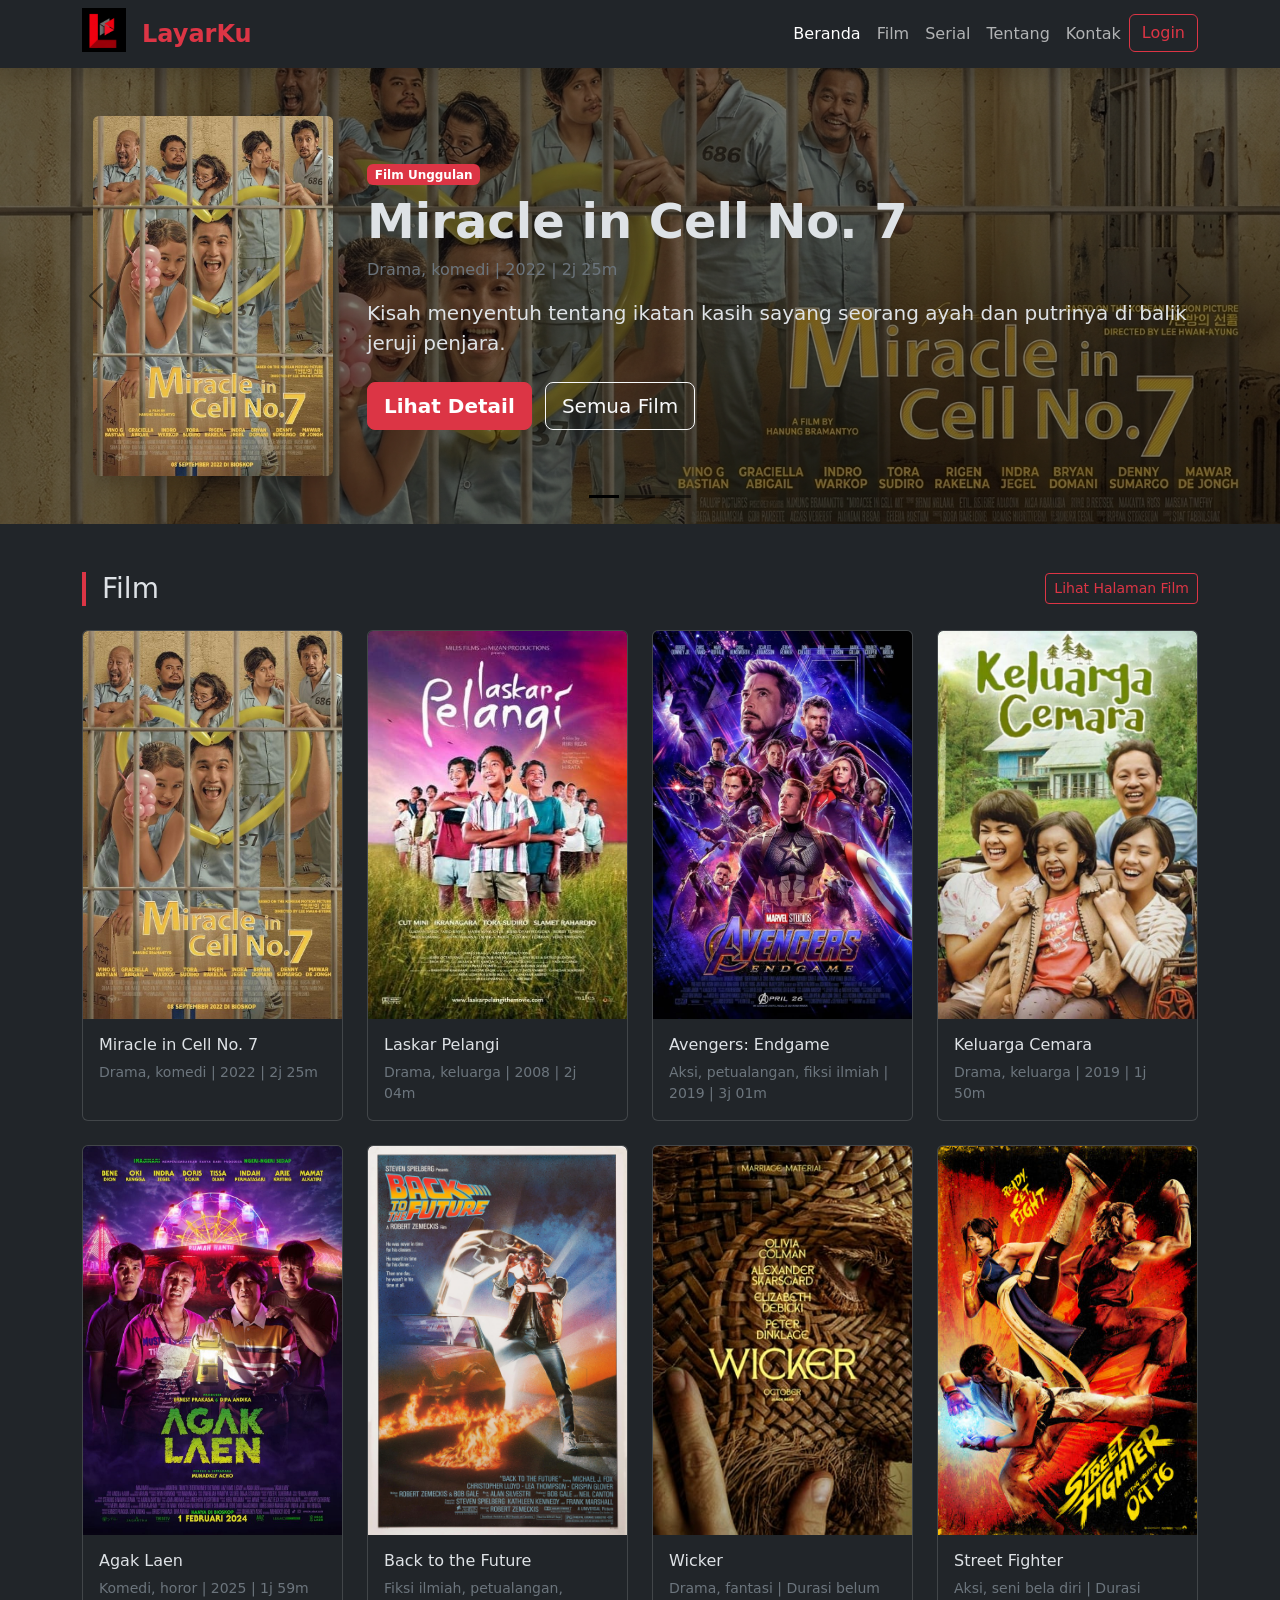
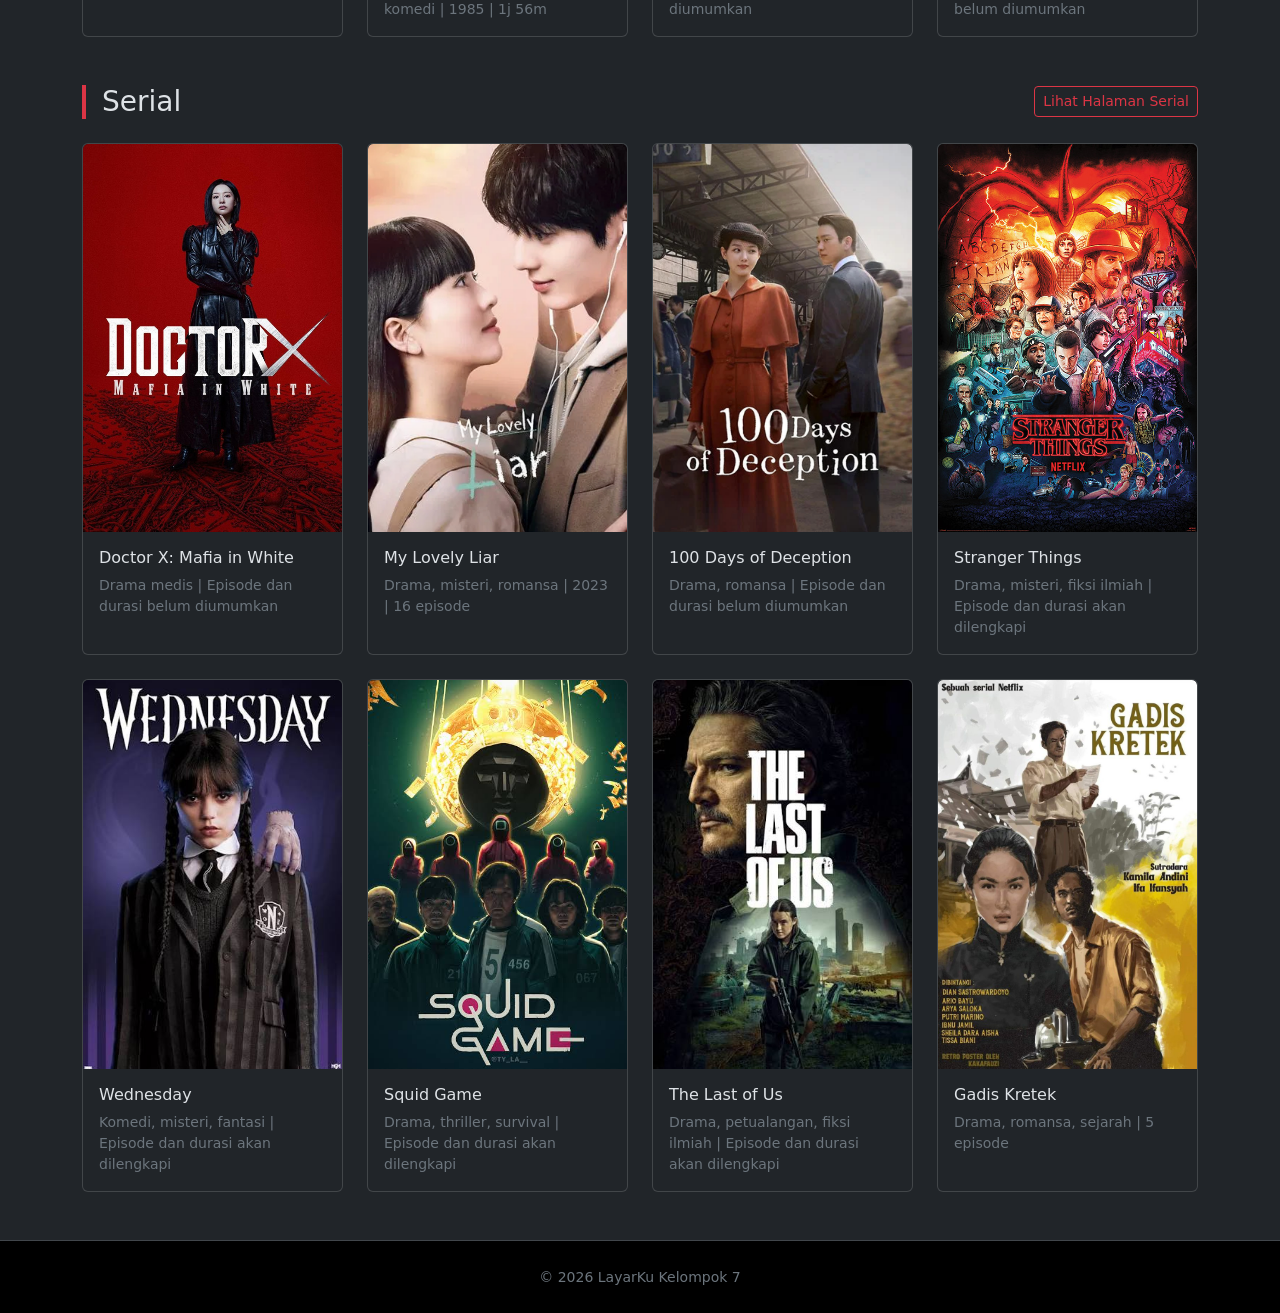
==== index.html @ 4f8a333f "kimit" ====
<!doctype html>
<html lang="id" data-bs-theme="dark">
<head>
  <meta charset="utf-8">
  <meta name="viewport" content="width=device-width, initial-scale=1">
  <title>Beranda - LayarKu</title>
  <link
    href="https://cdn.jsdelivr.net/npm/bootstrap@5.3.3/dist/css/bootstrap.min.css"
    rel="stylesheet"
    integrity="sha384-QWTKZyjpPEjISv5WaRU9OFeRpok6YctnYmDr5pNlyT2bRjXh0JMhjY6hW+ALEwIH"
    crossorigin="anonymous">
  <link rel="stylesheet" href="css/style.css">
</head>
<body>
    <nav class="navbar navbar-expand-lg bg-dark sticky-top shadow">
      <div class="container">
        <img src="img/LogoLayarku.jpg" class="float-start me-3 mb-2" alt="Logo" width="44" height="44">
        <a class="navbar-brand fs-4 text-danger fw-bold" href="index.html">LayarKu</a>
        <button class="navbar-toggler" type="button" data-bs-toggle="collapse"
          data-bs-target="#menuUtama" aria-label="Buka menu">
          <span class="navbar-toggler-icon"></span>
        </button>
        <div class="collapse navbar-collapse" id="menuUtama">
          <ul class="navbar-nav ms-auto">
            <li class="nav-item"><a class="nav-link active" href="index.html">Beranda</a></li>
            <li class="nav-item"><a class="nav-link" href="film.html">Film</a></li>
            <li class="nav-item"><a class="nav-link" href="serial.html">Serial</a></li>
            <li class="nav-item"><a class="nav-link" href="tentang.html">Tentang</a></li>
            <li class="nav-item"><a class="nav-link" href="kontak.html">Kontak</a></li>
            <li class="nav-item"><a href="login.html" class="btn btn-outline-danger btn-md">Login</a></li>
          </ul>
        </div>
      </div>
    </nav>

  <header id="heroBanner" class="carousel slide bg-black" data-bs-ride="carousel">
    <div class="carousel-indicators">
      <button type="button" data-bs-target="#heroBanner" data-bs-slide-to="0" class="active" aria-current="true" aria-label="Slide 1"></button>
      <button type="button" data-bs-target="#heroBanner" data-bs-slide-to="1" aria-label="Slide 2"></button>
      <button type="button" data-bs-target="#heroBanner" data-bs-slide-to="2" aria-label="Slide 3"></button>
    </div>
    <div class="carousel-inner">
      <div class="carousel-item active">
        <img src="img/Banner1.jpg" class="position-absolute top-0 start-0 w-100 h-100 object-fit-cover z-0" style="filter: brightness(0.5);" alt="" aria-hidden="true">
        <div class="container py-5 position-relative z-1">
          <div class="row align-items-center g-4">
            <div class="col-md-4 col-lg-3 text-center">
              <img src="img/poster2.jpeg" class="img-fluid rounded shadow" style="max-height: 360px; object-fit: cover;" alt="Poster Miracle in Cell No. 7">
            </div>
            <div class="col-md-8 col-lg-9">
              <span class="badge text-bg-danger mb-2">Film Unggulan</span>
              <h1 class="display-5 fw-bold mb-2">Miracle in Cell No. 7</h1>
              <p class="text-secondary mb-3">Drama, komedi | 2022 | 2j 25m</p>
              <p class="lead mb-4">Kisah menyentuh tentang ikatan kasih sayang seorang ayah dan putrinya di balik jeruji penjara.</p>
              <a href="detail-film.html" class="btn btn-danger btn-lg fw-semibold me-2">Lihat Detail</a>
              <a href="film.html" class="btn btn-outline-light btn-lg">Semua Film</a>
            </div>
          </div>
        </div>
      </div>
      <div class="carousel-item">
        <img src="img/Banner2.jpg" class="position-absolute top-0 start-0 w-100 h-100 object-fit-cover z-0" style="filter: brightness(0.5);" alt="" aria-hidden="true">
        <div class="container py-5 position-relative z-1">
          <div class="row align-items-center g-4">
            <div class="col-md-4 col-lg-3 text-center">
              <img src="img/poster1.jpg" class="img-fluid rounded shadow" style="max-height: 360px; object-fit: cover;" alt="Poster Doctor X: Mafia in White">
            </div>
            <div class="col-md-8 col-lg-9">
              <span class="badge text-bg-danger mb-2">Serial Pilihan</span>
              <h2 class="display-5 fw-bold mb-2">Doctor X: Mafia in White</h2>
              <p class="text-secondary mb-3">Drama medis | Serial LayarKu</p>
              <p class="lead mb-4">Drama rumah sakit tentang dokter bedah yang berhadapan dengan intrik dan kepentingan di dunia medis.</p>
              <a href="detail-serial.html" class="btn btn-danger btn-lg fw-semibold me-2">Lihat Episode</a>
              <a href="serial.html" class="btn btn-outline-light btn-lg">Semua Serial</a>
            </div>
          </div>
        </div>
      </div>
      <div class="carousel-item">
        <img src="img/Banner3.jpg" class="position-absolute top-0 start-0 w-100 h-100 object-fit-cover z-0" style="filter: brightness(0.5);" alt="" aria-hidden="true">
        <div class="container py-5 position-relative z-1">
          <div class="row align-items-center g-4">
            <div class="col-md-4 col-lg-3 text-center">
              <img src="img/poster6.jpeg" class="img-fluid rounded shadow" style="max-height: 360px; object-fit: cover;" alt="Poster Agak Laen">
            </div>
            <div class="col-md-8 col-lg-9">
              <span class="badge text-bg-danger mb-2">Populer</span>
              <h2 class="display-5 fw-bold mb-2">Agak Laen</h2>
              <p class="text-secondary mb-3">Komedi, horor | 2024 | 1j 59m</p>
              <p class="lead mb-4">Empat sekawan pengelola rumah hantu pasar malam terjebak dalam situasi tak terduga yang mengundang tawa sekaligus tegang.</p>
              <a href="film.html" class="btn btn-danger btn-lg fw-semibold">Jelajahi Katalog</a>
            </div>
          </div>
        </div>
      </div>
    </div>
    <button class="carousel-control-prev" type="button" data-bs-target="#heroBanner" data-bs-slide="prev">
      <span class="carousel-control-prev-icon" aria-hidden="true"></span>
      <span class="visually-hidden">Sebelumnya</span>
    </button>
    <button class="carousel-control-next" type="button" data-bs-target="#heroBanner" data-bs-slide="next">
      <span class="carousel-control-next-icon" aria-hidden="true"></span>
      <span class="visually-hidden">Berikutnya</span>
    </button>
  </header>

  <main class="container py-5">
    <!-- Bagian Film (8 Judul) -->
    <section class="mb-5">
      <div class="d-flex justify-content-between align-items-center mb-4">
        <h2 class="h3 border-start border-danger border-4 ps-3 mb-0">Film</h2>
        <a href="film.html" class="btn btn-outline-danger btn-sm">Lihat Halaman Film</a>
      </div>
      <div class="row row-cols-2 row-cols-md-3 row-cols-lg-4 g-4">
        <div class="col">
          <div class="card h-100 overflow-hidden">
            <a href="detail-film.html" aria-label="Lihat detail Miracle in Cell No. 7">
              <img src="img/poster2.jpeg" class="card-img-top" style="aspect-ratio: 2 / 3; object-fit: cover;" alt="Poster Miracle in Cell No. 7">
            </a>
            <div class="card-body">
              <h3 class="h6 card-title">Miracle in Cell No. 7</h3>
              <p class="small text-secondary mb-0">Drama, komedi | 2022 | 2j 25m</p>
            </div>
          </div>
        </div>
        <div class="col">
          <div class="card h-100 overflow-hidden">
            <img src="img/poster3.jpeg" class="card-img-top" style="aspect-ratio: 2 / 3; object-fit: cover;" alt="Poster Laskar Pelangi">
            <div class="card-body">
              <h3 class="h6 card-title">Laskar Pelangi</h3>
              <p class="small text-secondary mb-0">Drama, keluarga | 2008 | 2j 04m</p>
            </div>
          </div>
        </div>
        <div class="col">
          <div class="card h-100 overflow-hidden">
            <img src="img/poster4.jpeg" class="card-img-top" style="aspect-ratio: 2 / 3; object-fit: cover;" alt="Poster Avengers: Endgame">
            <div class="card-body">
              <h3 class="h6 card-title">Avengers: Endgame</h3>
              <p class="small text-secondary mb-0">Aksi, petualangan, fiksi ilmiah | 2019 | 3j 01m</p>
            </div>
          </div>
        </div>
        <div class="col">
          <div class="card h-100 overflow-hidden">
            <img src="img/poster5.jpeg" class="card-img-top" style="aspect-ratio: 2 / 3; object-fit: cover;" alt="Poster Keluarga Cemara">
            <div class="card-body">
              <h3 class="h6 card-title">Keluarga Cemara</h3>
              <p class="small text-secondary mb-0">Drama, keluarga | 2019 | 1j 50m</p>
            </div>
          </div>
        </div>
        <div class="col">
          <div class="card h-100 overflow-hidden">
            <img src="img/poster6.jpeg" class="card-img-top" style="aspect-ratio: 2 / 3; object-fit: cover;" alt="Poster Agak Laen">
            <div class="card-body">
              <h3 class="h6 card-title">Agak Laen</h3>
              <p class="small text-secondary mb-0">Komedi, horor | 2025 | 1j 59m</p>
            </div>
          </div>
        </div>
        <div class="col">
          <div class="card h-100 overflow-hidden">
            <img src="img/poster7.jpeg" class="card-img-top" style="aspect-ratio: 2 / 3; object-fit: cover;" alt="Poster Back to the Future">
            <div class="card-body">
              <h3 class="h6 card-title">Back to the Future</h3>
              <p class="small text-secondary mb-0">Fiksi ilmiah, petualangan, komedi | 1985 | 1j 56m</p>
            </div>
          </div>
        </div>
        <div class="col">
          <div class="card h-100 overflow-hidden">
            <img src="img/poster8.jpeg" class="card-img-top" style="aspect-ratio: 2 / 3; object-fit: cover;" alt="Poster Wicker">
            <div class="card-body">
              <h3 class="h6 card-title">Wicker</h3>
              <p class="small text-secondary mb-0">Drama, fantasi | Durasi belum diumumkan</p>
            </div>
          </div>
        </div>
        <div class="col">
          <div class="card h-100 overflow-hidden">
            <img src="img/poster9.jpeg" class="card-img-top" style="aspect-ratio: 2 / 3; object-fit: cover;" alt="Poster Street Fighter">
            <div class="card-body">
              <h3 class="h6 card-title">Street Fighter</h3>
              <p class="small text-secondary mb-0">Aksi, seni bela diri | Durasi belum diumumkan</p>
            </div>
          </div>
        </div>
      </div>
    </section>

    <!-- Bagian Serial (8 Judul) -->
    <section>
      <div class="d-flex justify-content-between align-items-center mb-4">
        <h2 class="h3 border-start border-danger border-4 ps-3 mb-0">Serial</h2>
        <a href="serial.html" class="btn btn-outline-danger btn-sm">Lihat Halaman Serial</a>
      </div>
      <div class="row row-cols-2 row-cols-md-3 row-cols-lg-4 g-4">
        <div class="col">
          <div class="card h-100 overflow-hidden">
            <a href="detail-serial.html" aria-label="Lihat episode Doctor X: Mafia in White">
              <img src="img/poster1.jpg" class="card-img-top" style="aspect-ratio: 2 / 3; object-fit: cover;" alt="Poster Doctor X: Mafia in White">
            </a>
            <div class="card-body">
              <h3 class="h6 card-title">Doctor X: Mafia in White</h3>
              <p class="small text-secondary mb-0">Drama medis | Episode dan durasi belum diumumkan</p>
            </div>
          </div>
        </div>
        <div class="col">
          <div class="card h-100 overflow-hidden">
            <img src="img/poster13.jpeg" class="card-img-top" style="aspect-ratio: 2 / 3; object-fit: cover;" alt="Poster My Lovely Liar">
            <div class="card-body">
              <h3 class="h6 card-title">My Lovely Liar</h3>
              <p class="small text-secondary mb-0">Drama, misteri, romansa | 2023 | 16 episode</p>
            </div>
          </div>
        </div>
        <div class="col">
          <div class="card h-100 overflow-hidden">
            <img src="img/poster12.jpeg" class="card-img-top" style="aspect-ratio: 2 / 3; object-fit: cover;" alt="Poster 100 Days of Deception">
            <div class="card-body">
              <h3 class="h6 card-title">100 Days of Deception</h3>
              <p class="small text-secondary mb-0">Drama, romansa | Episode dan durasi belum diumumkan</p>
            </div>
          </div>
        </div>
        <div class="col">
          <div class="card h-100 overflow-hidden">
            <img src="img/poster17.jpg" class="card-img-top" style="aspect-ratio: 2 / 3; object-fit: cover;" alt="Poster Stranger Things">
            <div class="card-body">
              <h3 class="h6 card-title">Stranger Things</h3>
              <p class="small text-secondary mb-0">Drama, misteri, fiksi ilmiah | Episode dan durasi akan dilengkapi</p>
            </div>
          </div>
        </div>
        <div class="col">
          <div class="card h-100 overflow-hidden">
            <img src="img/poster18.jpeg" class="card-img-top" style="aspect-ratio: 2 / 3; object-fit: cover;" alt="Poster Wednesday">
            <div class="card-body">
              <h3 class="h6 card-title">Wednesday</h3>
              <p class="small text-secondary mb-0">Komedi, misteri, fantasi | Episode dan durasi akan dilengkapi</p>
            </div>
          </div>
        </div>
        <div class="col">
          <div class="card h-100 overflow-hidden">
            <img src="img/poster19.jpeg" class="card-img-top" style="aspect-ratio: 2 / 3; object-fit: cover;" alt="Poster Squid Game">
            <div class="card-body">
              <h3 class="h6 card-title">Squid Game</h3>
              <p class="small text-secondary mb-0">Drama, thriller, survival | Episode dan durasi akan dilengkapi</p>
            </div>
          </div>
        </div>
        <div class="col">
          <div class="card h-100 overflow-hidden">
            <img src="img/poster20.jpeg" class="card-img-top" style="aspect-ratio: 2 / 3; object-fit: cover;" alt="Poster The Last of Us">
            <div class="card-body">
              <h3 class="h6 card-title">The Last of Us</h3>
              <p class="small text-secondary mb-0">Drama, petualangan, fiksi ilmiah | Episode dan durasi akan dilengkapi</p>
            </div>
          </div>
        </div>
        <div class="col">
          <div class="card h-100 overflow-hidden">
            <img src="img/poster21.jpg" class="card-img-top" style="aspect-ratio: 2 / 3; object-fit: cover;" alt="Poster Gadis Kretek">
            <div class="card-body">
              <h3 class="h6 card-title">Gadis Kretek</h3>
              <p class="small text-secondary mb-0">Drama, romansa, sejarah | 5 episode</p>
            </div>
          </div>
        </div>
      </div>
    </section>
  </main>

  <footer class="py-4 text-center bg-black border-top border-secondary-subtle">
    <small class="text-secondary">&copy; 2026 LayarKu Kelompok 7</small>
  </footer>

  <script
    src="https://cdn.jsdelivr.net/npm/bootstrap@5.3.3/dist/js/bootstrap.bundle.min.js"
    integrity="sha384-YvpcrYf0tY3lHB60NNkmXc5s9fDVZLESaAA55NDzOxhy9GkcIdslK1eN7N6jIeHz"
    crossorigin="anonymous"></script>
</body>
</html>
---- css/style.css ----
/* Kustomisasi Visual LayarKu (Praktikum 6) */
:root {
  --warna-utama: #dc3545;
}

.card {
  transition: transform 0.2s ease, box-shadow 0.2s ease, border-color 0.2s ease;
}

.card:hover {
  transform: translateY(-4px);
  box-shadow: 0 0.5rem 1.25rem rgba(0, 0, 0, 0.45);
  border-color: rgba(220, 53, 69, 0.55) !important;
}

.card .card-img-top,
.card .episode-image img {
  transition: transform 0.3s ease;
}

.card:hover .card-img-top,
.card:hover .episode-image img {
  transform: scale(1.03);
}


.hero-serial {
  position: relative;
  background-color: #0d1117;
  background-image:
    linear-gradient(90deg, rgba(13, 17, 23, 0.94) 0%, rgba(13, 17, 23, 0.80) 55%, rgba(13, 17, 23, 0.58) 100%),
    radial-gradient(circle at 80% 25%, rgba(220, 53, 69, 0.14), transparent 45%),
    url("../img/herobannerserial.webp");
  background-size: cover, cover, cover;
  background-position: center, center, center;
  background-repeat: no-repeat;
}

.hero-film {
  position: relative;
  background-color: #0d1117;
  background-image:
    linear-gradient(
      90deg,
      rgba(13, 17, 23, 0.94) 0%,
      rgba(13, 17, 23, 0.78) 55%,
      rgba(13, 17, 23, 0.55) 100%
    ),
    radial-gradient(
      circle at 82% 25%,
      rgba(220, 53, 69, 0.16),
      transparent 45%
    ),
    url("../img/herobannerfilm.webp");
  background-size: cover, cover, cover;
  background-position: center, center, center;
  background-repeat: no-repeat;
}
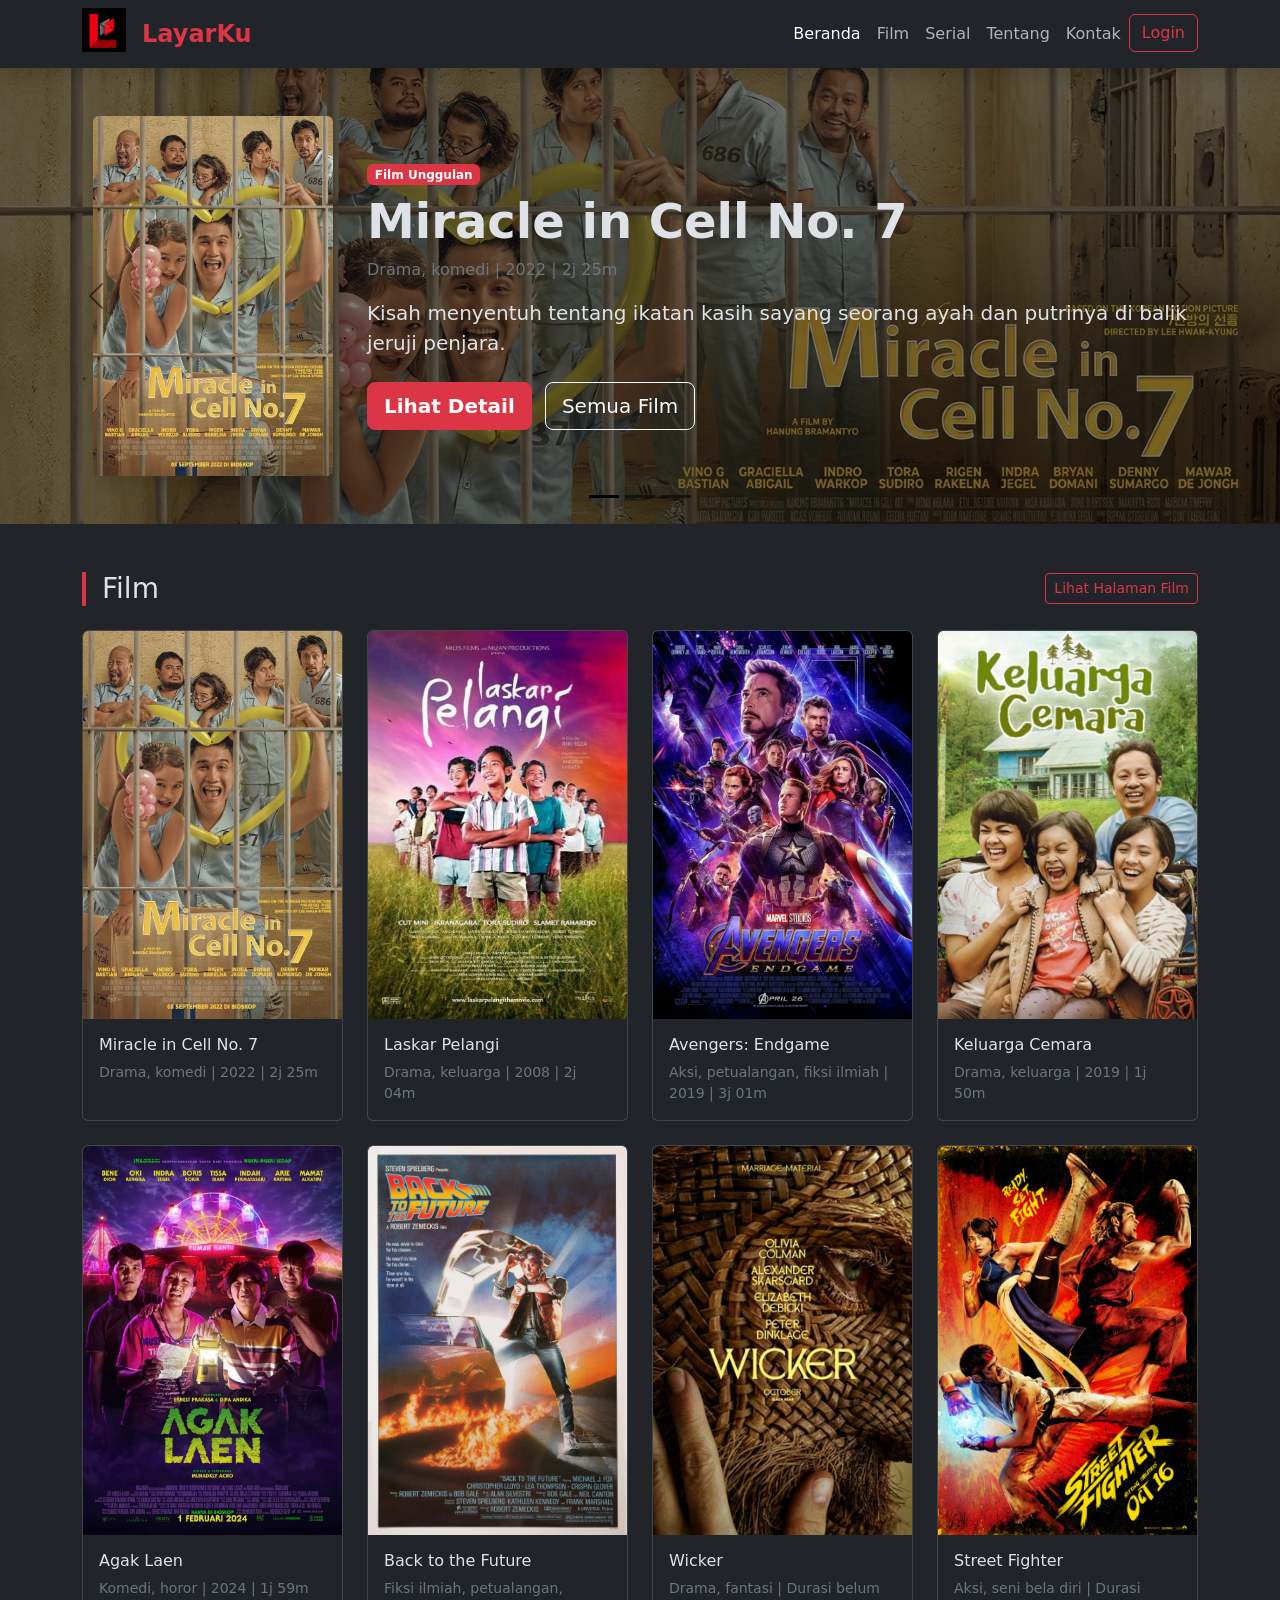
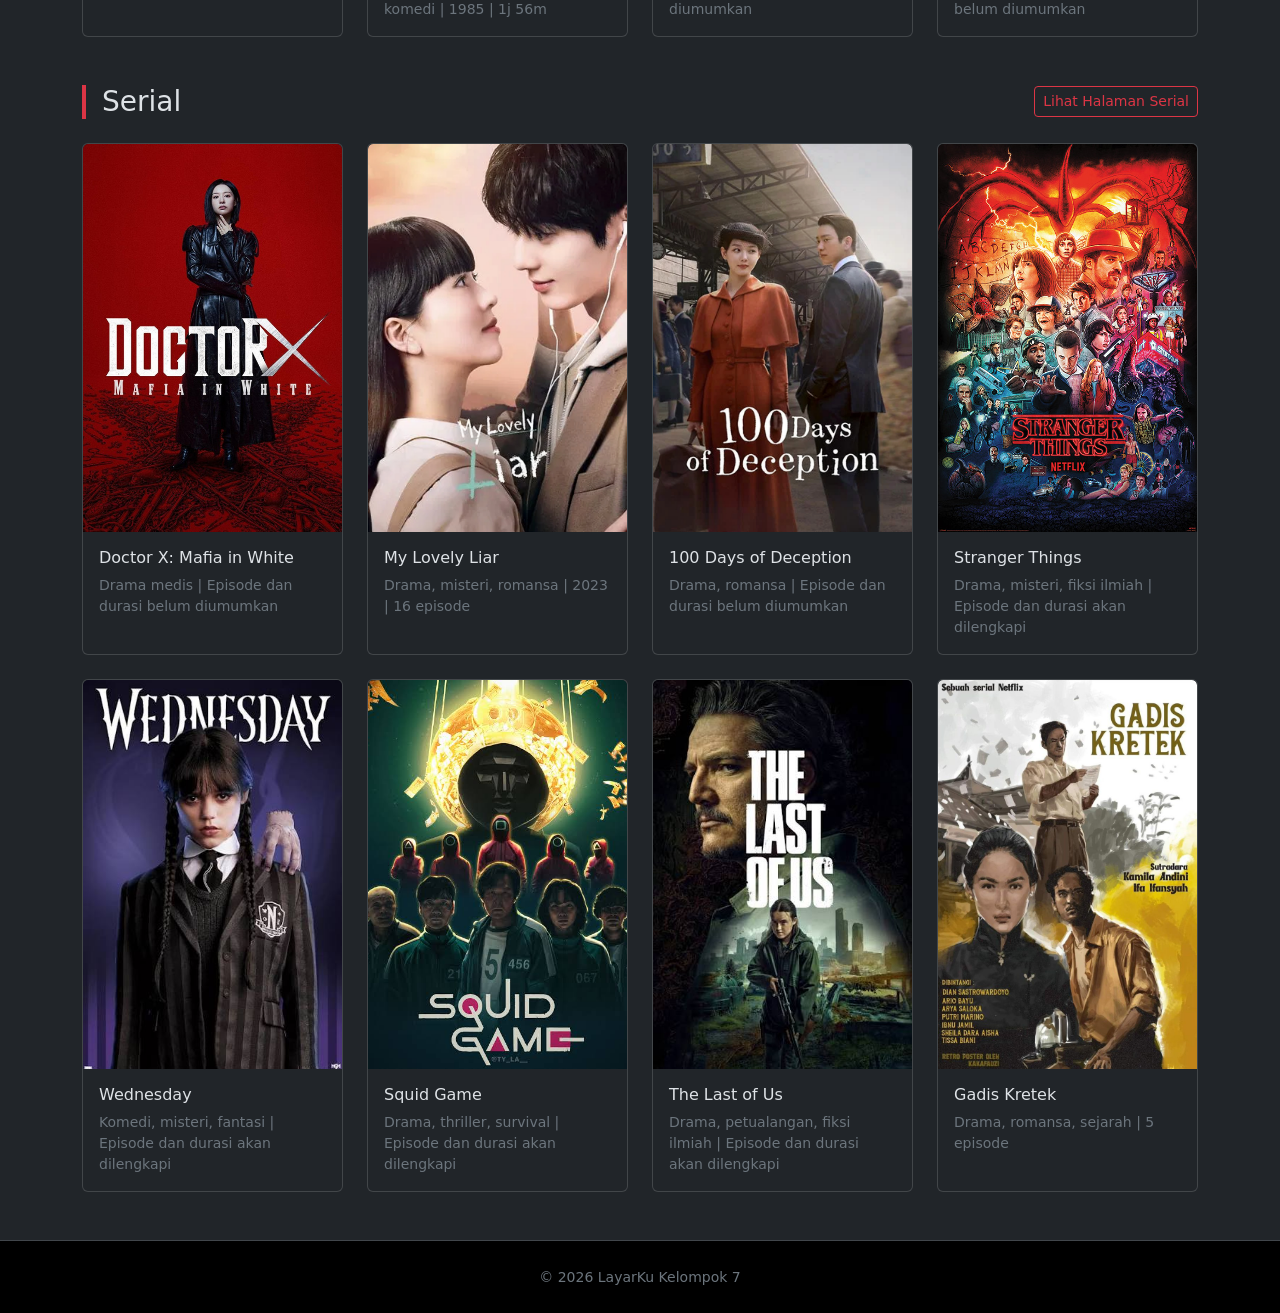
==== commit f328eb6a: "kmit" ====
--- a/index.html
+++ b/index.html
@@ -155,7 +155,7 @@
             <img src="img/poster6.jpeg" class="card-img-top" style="aspect-ratio: 2 / 3; object-fit: cover;" alt="Poster Agak Laen">
             <div class="card-body">
               <h3 class="h6 card-title">Agak Laen</h3>
-              <p class="small text-secondary mb-0">Komedi, horor | 2025 | 1j 59m</p>
+              <p class="small text-secondary mb-0">Komedi, horor | 2024 | 1j 59m</p>
             </div>
           </div>
         </div>
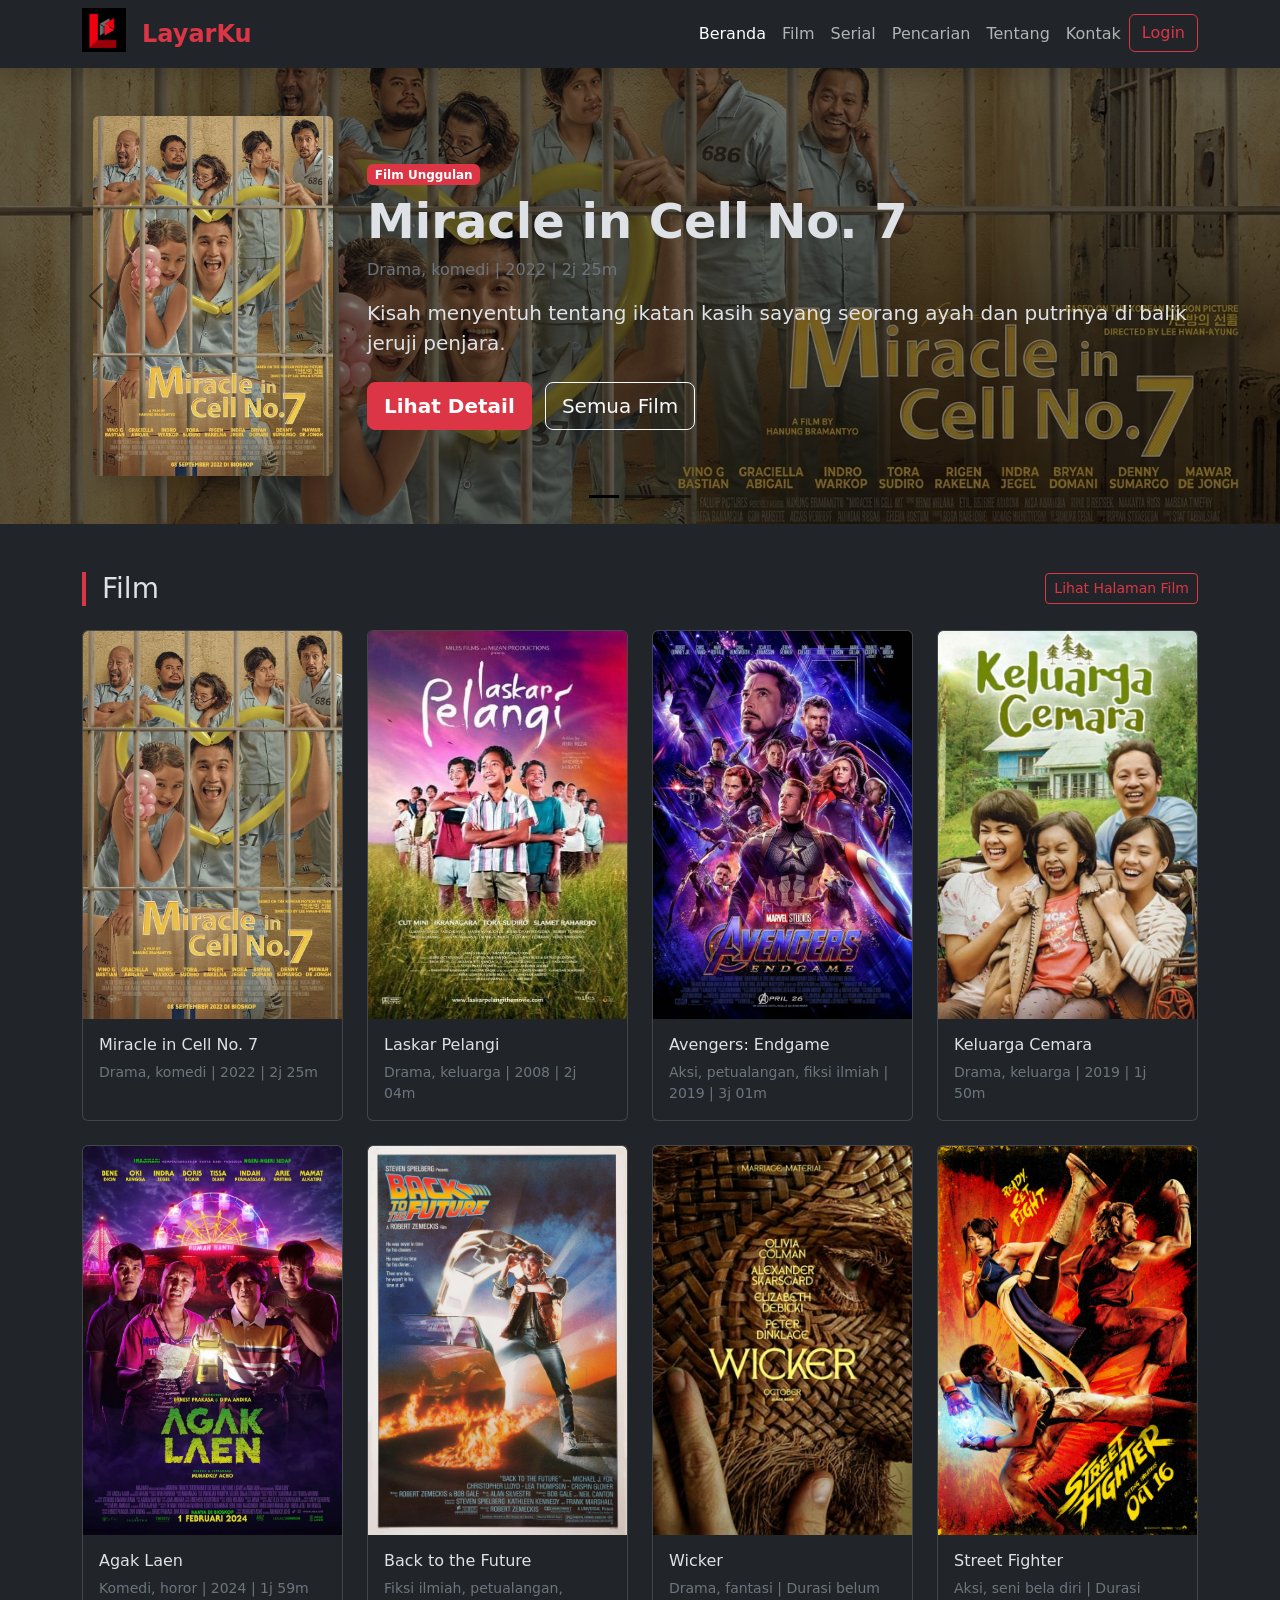
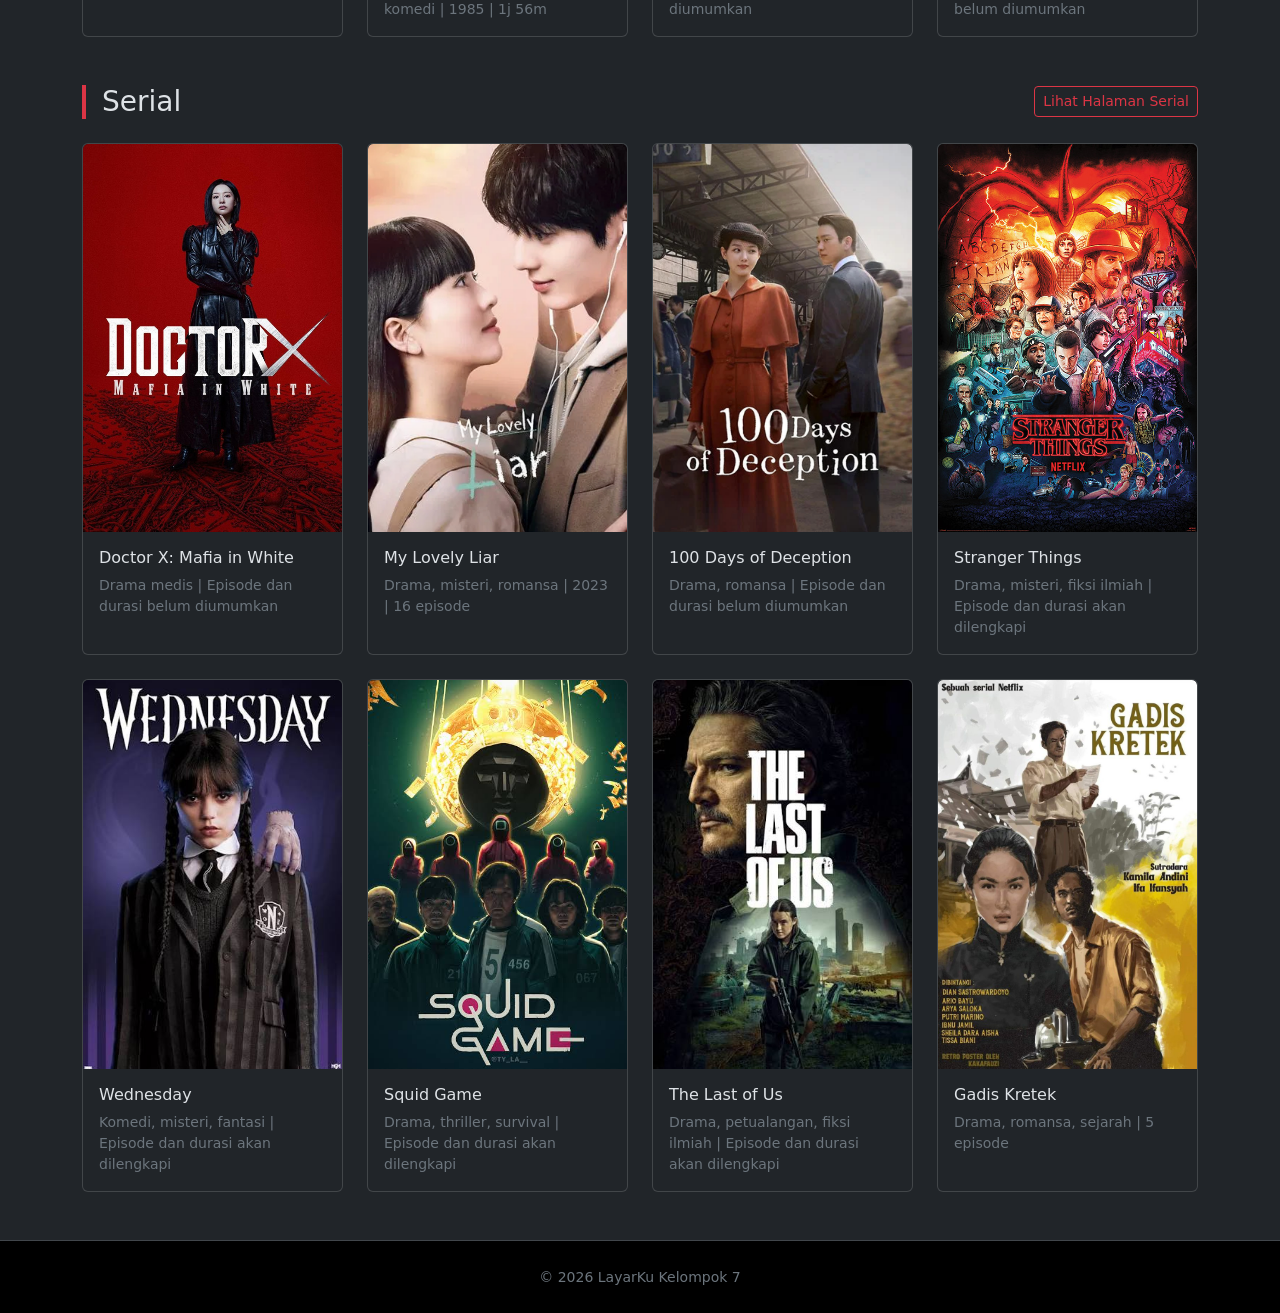
==== commit ddae7250: "haha" ====
--- a/index.html
+++ b/index.html
@@ -25,6 +25,7 @@
             <li class="nav-item"><a class="nav-link active" href="index.html">Beranda</a></li>
             <li class="nav-item"><a class="nav-link" href="film.html">Film</a></li>
             <li class="nav-item"><a class="nav-link" href="serial.html">Serial</a></li>
+            <li class="nav-item"><a class="nav-link" href="pencarian.html">Pencarian</a></li>
             <li class="nav-item"><a class="nav-link" href="tentang.html">Tentang</a></li>
             <li class="nav-item"><a class="nav-link" href="kontak.html">Kontak</a></li>
             <li class="nav-item"><a href="login.html" class="btn btn-outline-danger btn-md">Login</a></li>
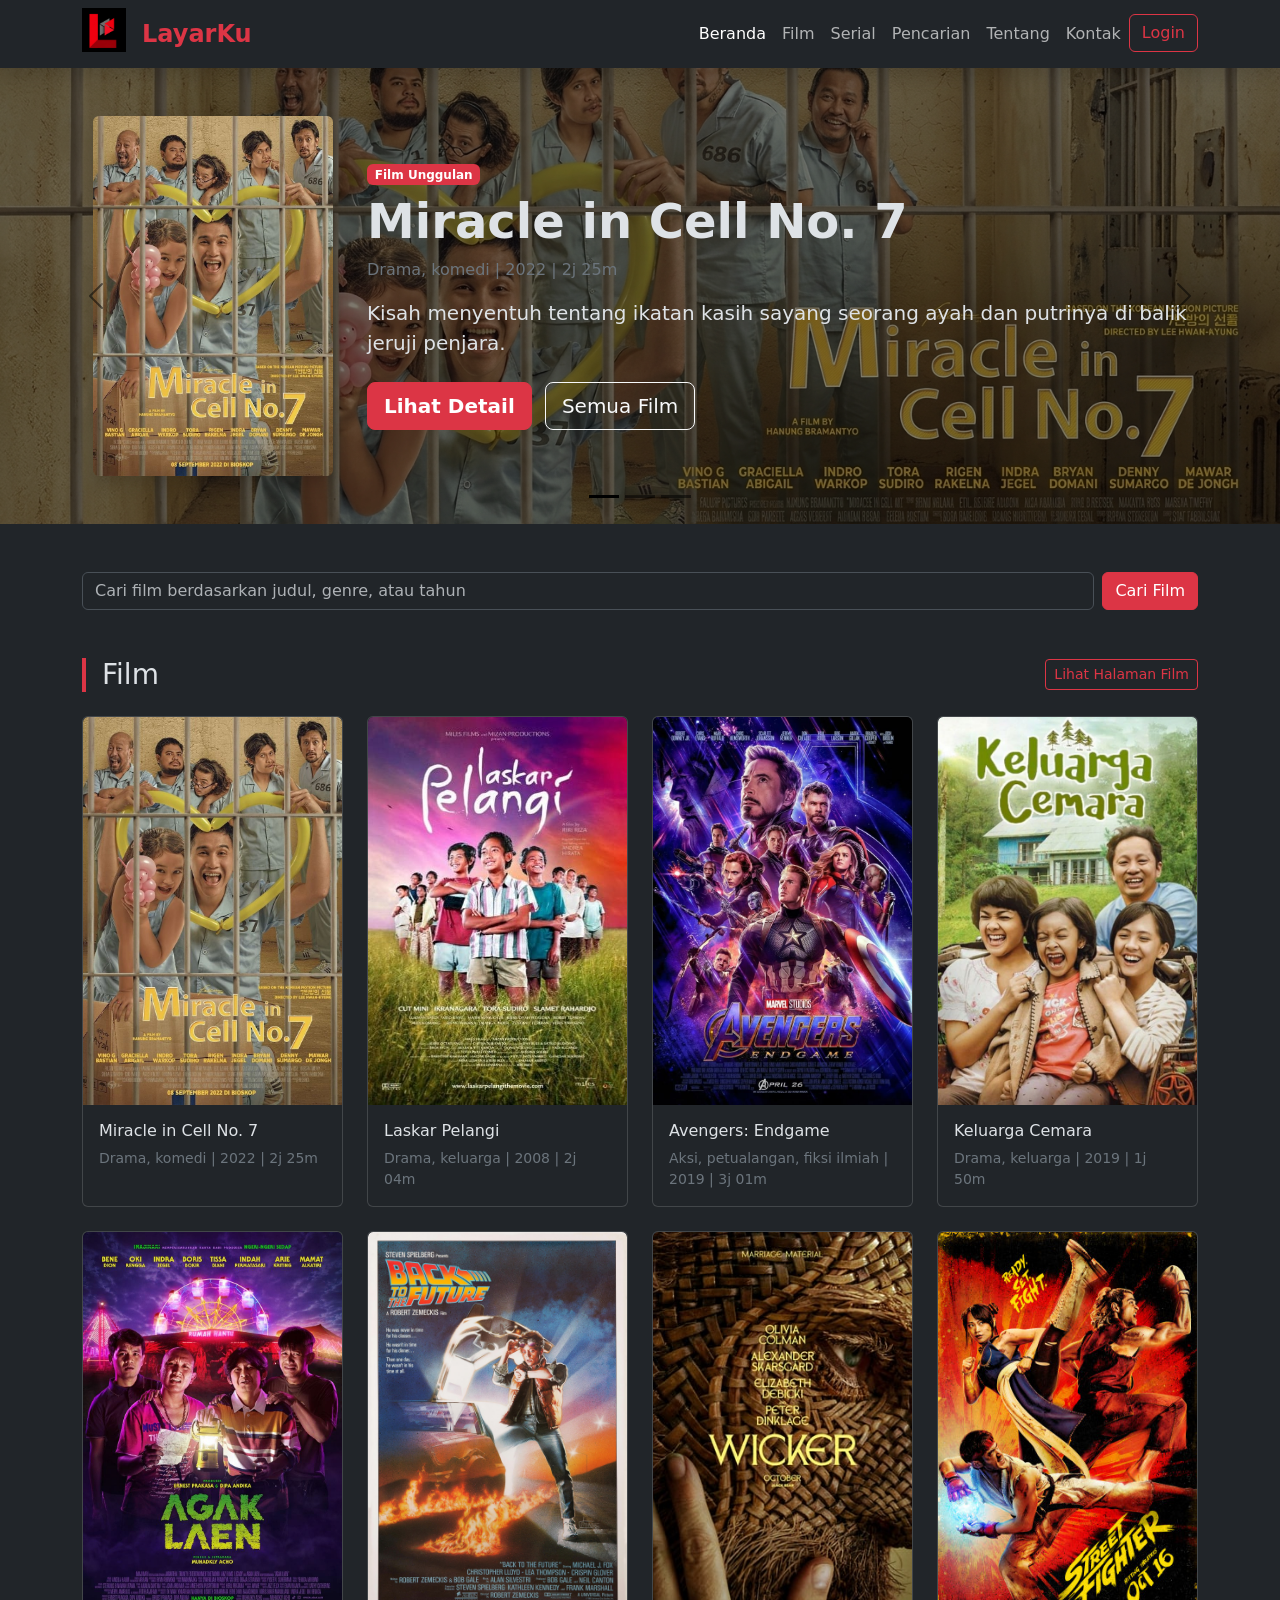
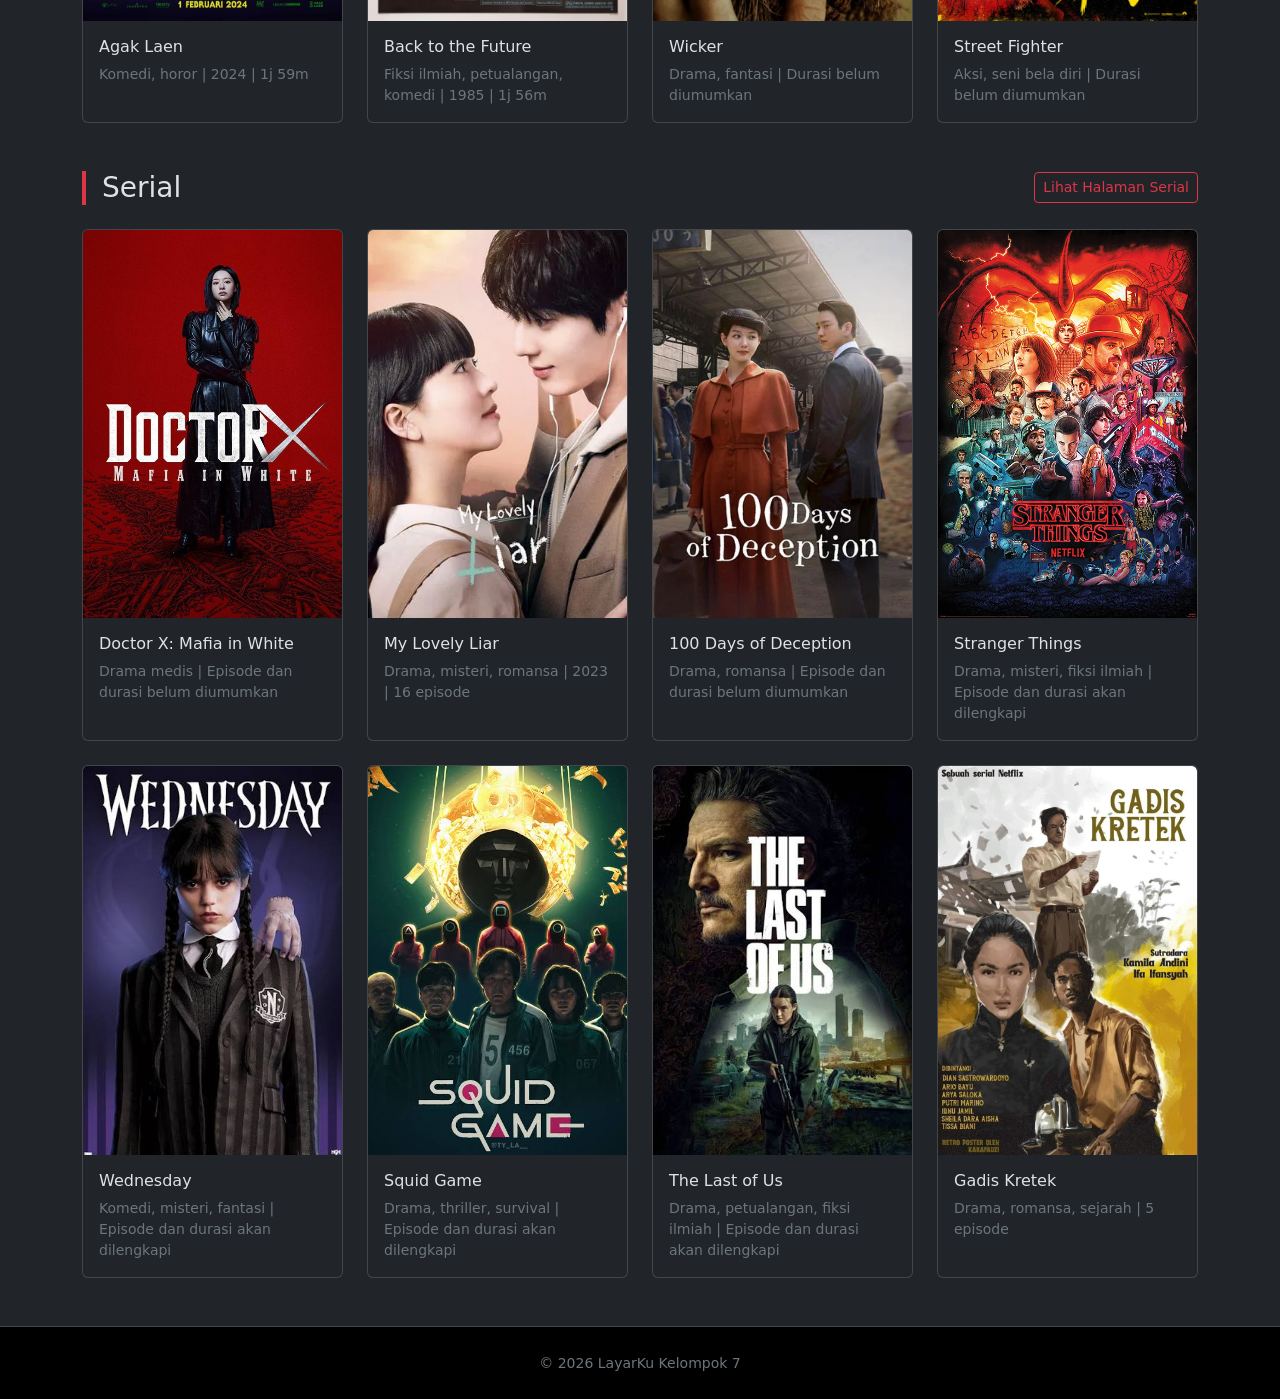
==== commit 4a8d2052: "hahay" ====
--- a/index.html
+++ b/index.html
@@ -106,6 +106,16 @@
   </header>
 
   <main class="container py-5">
+    <form action="pencarian.html" method="get" class="row g-2 mb-5" role="search">
+      <div class="col-sm">
+        <label for="keywordFilmBeranda" class="visually-hidden">Cari film</label>
+        <input id="keywordFilmBeranda" class="form-control" type="search" name="q"
+          placeholder="Cari film berdasarkan judul, genre, atau tahun" autocomplete="off">
+      </div>
+      <div class="col-sm-auto">
+        <button class="btn btn-danger w-100" type="submit">Cari Film</button>
+      </div>
+    </form>
     <!-- Bagian Film (8 Judul) -->
     <section class="mb-5">
       <div class="d-flex justify-content-between align-items-center mb-4">
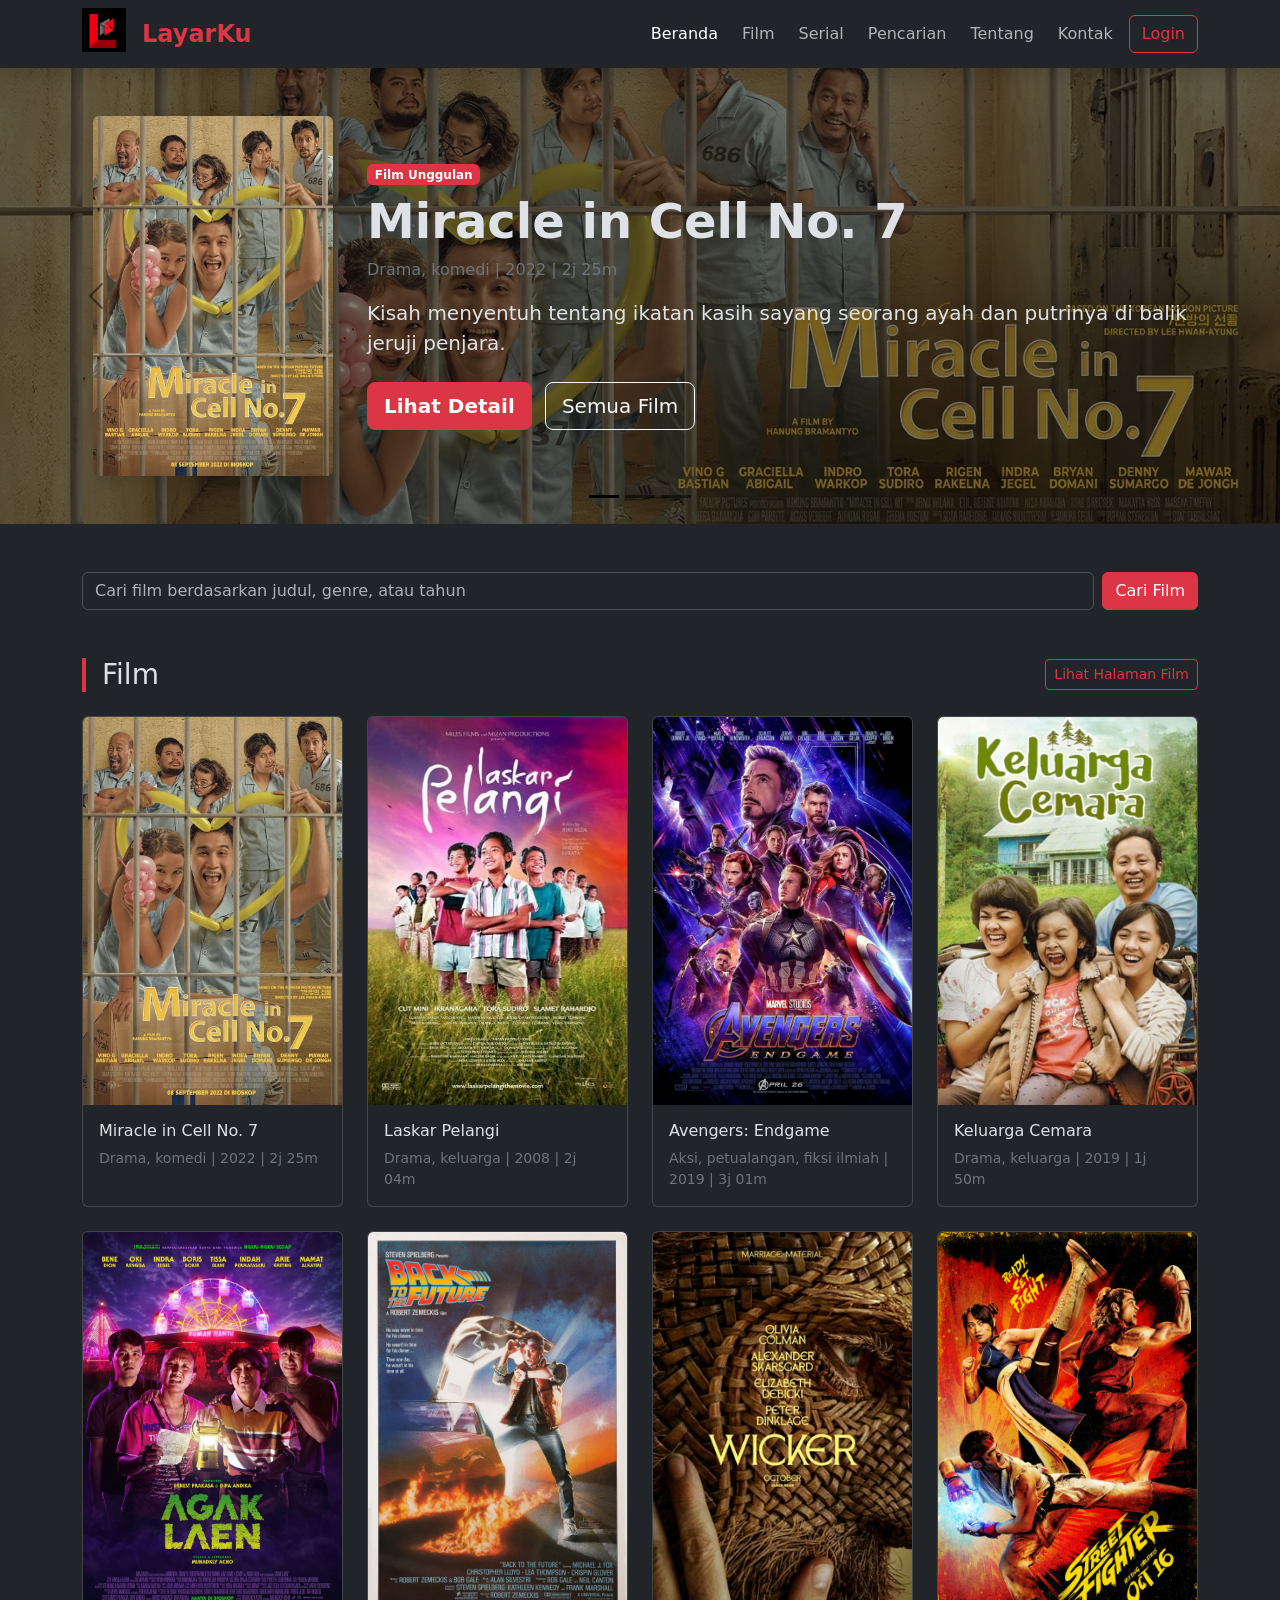
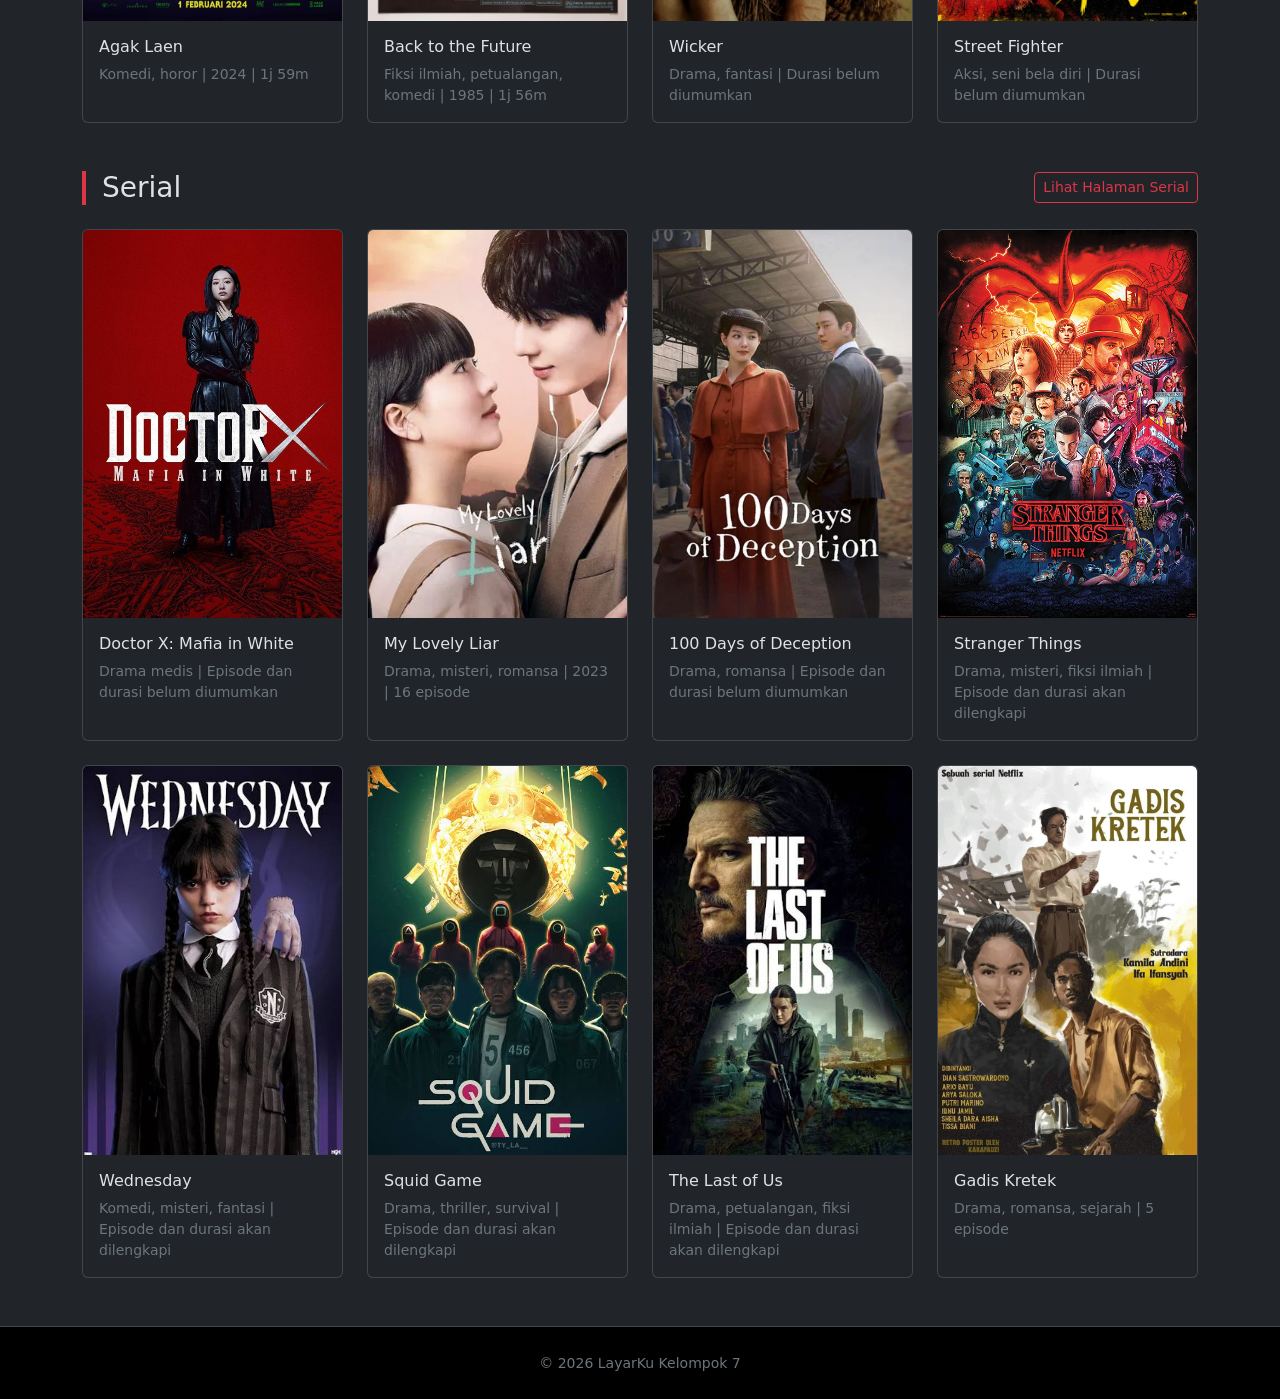
==== commit 37d8b43a: "update stream ds df saat idle ovr a b hilang" ====
--- a/index.html
+++ b/index.html
@@ -12,27 +12,27 @@
   <link rel="stylesheet" href="css/style.css">
 </head>
 <body>
-    <nav class="navbar navbar-expand-lg bg-dark sticky-top shadow">
-      <div class="container">
-        <img src="img/LogoLayarku.jpg" class="float-start me-3 mb-2" alt="Logo" width="44" height="44">
-        <a class="navbar-brand fs-4 text-danger fw-bold" href="index.html">LayarKu</a>
-        <button class="navbar-toggler" type="button" data-bs-toggle="collapse"
-          data-bs-target="#menuUtama" aria-label="Buka menu">
-          <span class="navbar-toggler-icon"></span>
-        </button>
-        <div class="collapse navbar-collapse" id="menuUtama">
-          <ul class="navbar-nav ms-auto">
-            <li class="nav-item"><a class="nav-link active" href="index.html">Beranda</a></li>
-            <li class="nav-item"><a class="nav-link" href="film.html">Film</a></li>
-            <li class="nav-item"><a class="nav-link" href="serial.html">Serial</a></li>
-            <li class="nav-item"><a class="nav-link" href="pencarian.html">Pencarian</a></li>
-            <li class="nav-item"><a class="nav-link" href="tentang.html">Tentang</a></li>
-            <li class="nav-item"><a class="nav-link" href="kontak.html">Kontak</a></li>
-            <li class="nav-item"><a href="login.html" class="btn btn-outline-danger btn-md">Login</a></li>
-          </ul>
-        </div>
-      </div>
-    </nav>
+  <nav class="navbar navbar-expand-lg bg-dark sticky-top shadow">
+    <div class="container">
+      <img src="img/LogoLayarku.jpg" class="float-start me-3 mb-2" alt="Logo" width="44" height="44">
+      <a class="navbar-brand fs-4 text-danger fw-bold" href="index.html">LayarKu</a>
+      <button class="navbar-toggler" type="button" data-bs-toggle="collapse"
+        data-bs-target="#menuUtama" aria-label="Buka menu">
+        <span class="navbar-toggler-icon"></span>
+      </button>
+      <div class="collapse navbar-collapse" id="menuUtama">
+        <ul class="navbar-nav ms-auto align-items-lg-center gap-lg-2">
+          <li class="nav-item"><a class="nav-link active" aria-current="page" href="index.html">Beranda</a></li>
+          <li class="nav-item"><a class="nav-link" href="film.html">Film</a></li>
+          <li class="nav-item"><a class="nav-link" href="serial.html">Serial</a></li>
+          <li class="nav-item"><a class="nav-link" href="pencarian.html">Pencarian</a></li>
+          <li class="nav-item"><a class="nav-link" href="tentang.html">Tentang</a></li>
+          <li class="nav-item"><a class="nav-link" href="kontak.html">Kontak</a></li>
+          <li class="nav-item"><a href="login.html" class="btn btn-outline-danger btn-md">Login</a></li>
+        </ul>
+      </div>
+    </div>
+  </nav>
 
   <header id="heroBanner" class="carousel slide bg-black" data-bs-ride="carousel">
     <div class="carousel-indicators">
--- a/css/style.css
+++ b/css/style.css
@@ -51,7 +51,7 @@
       rgba(220, 53, 69, 0.16),
       transparent 45%
     ),
-    url("../img/herobannerfilm.webp");
+    url("../img/Banner1.jpg");
   background-size: cover, cover, cover;
   background-position: center, center, center;
   background-repeat: no-repeat;
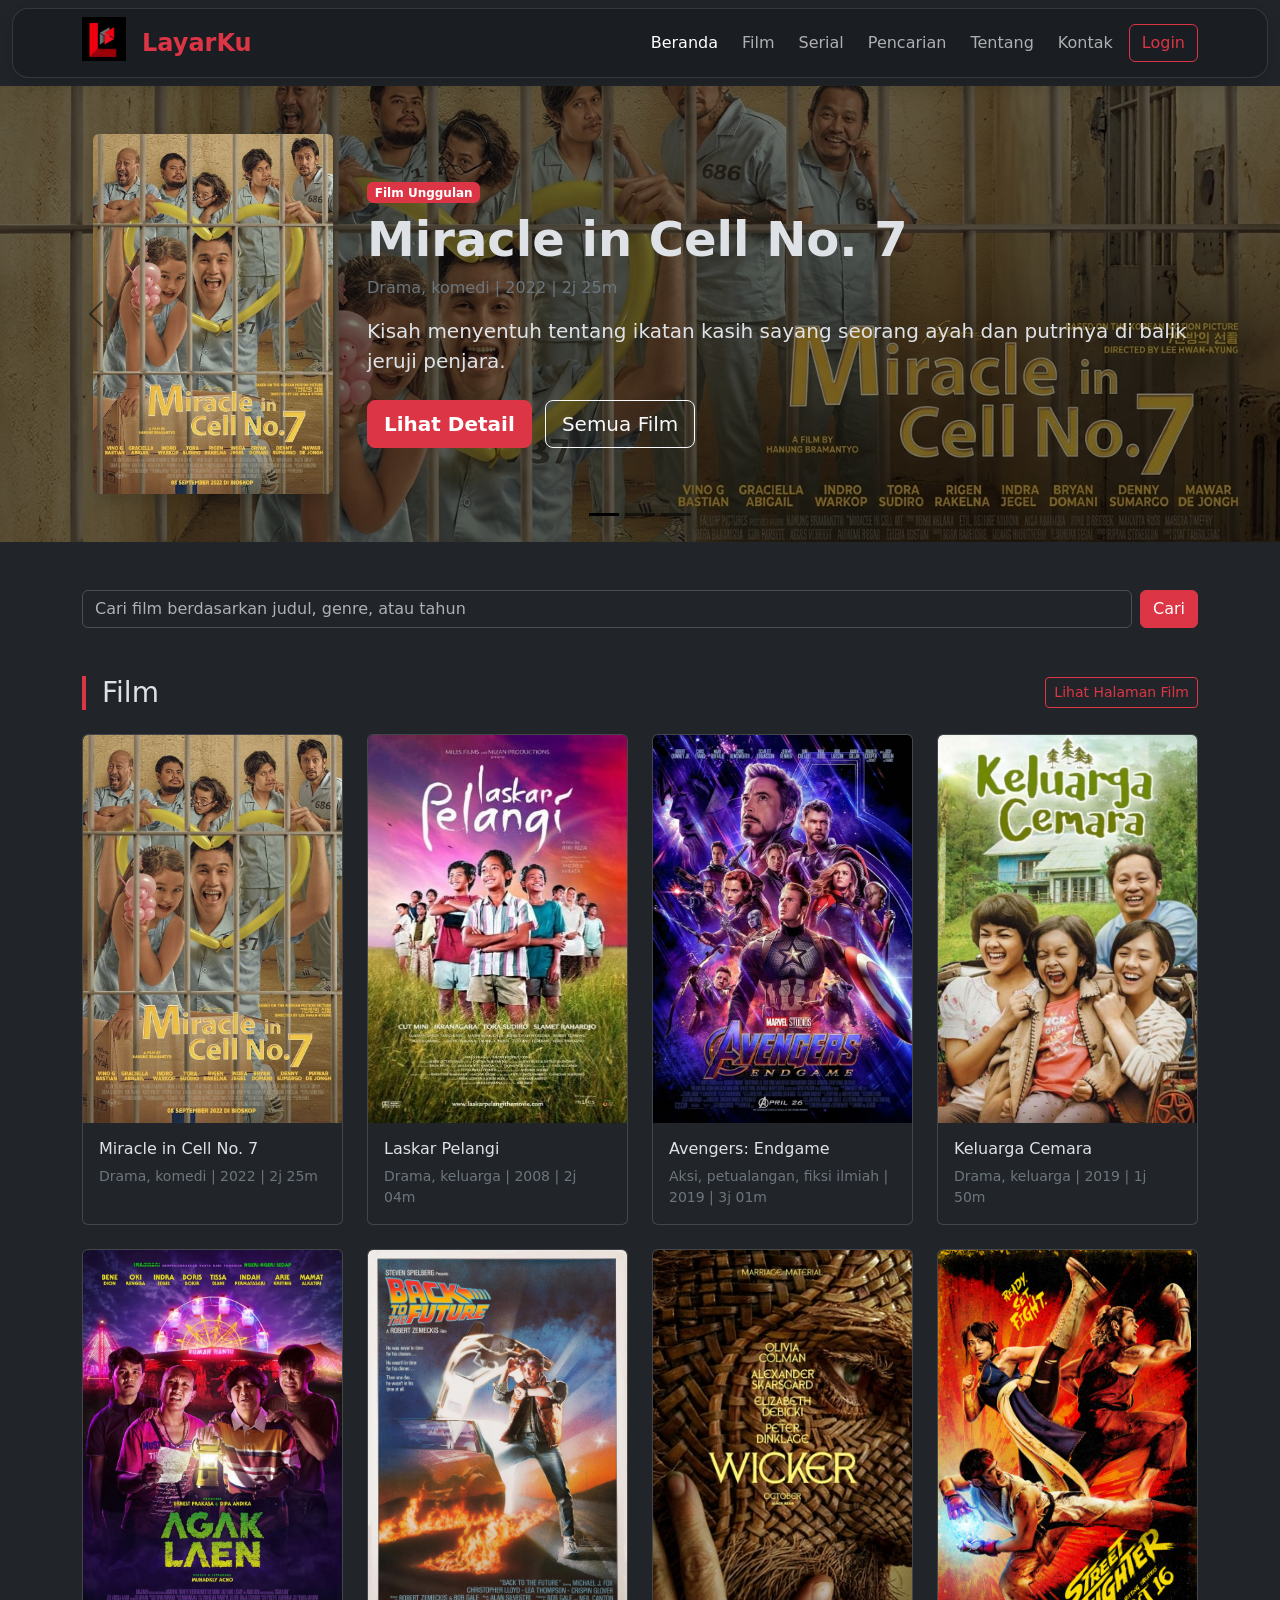
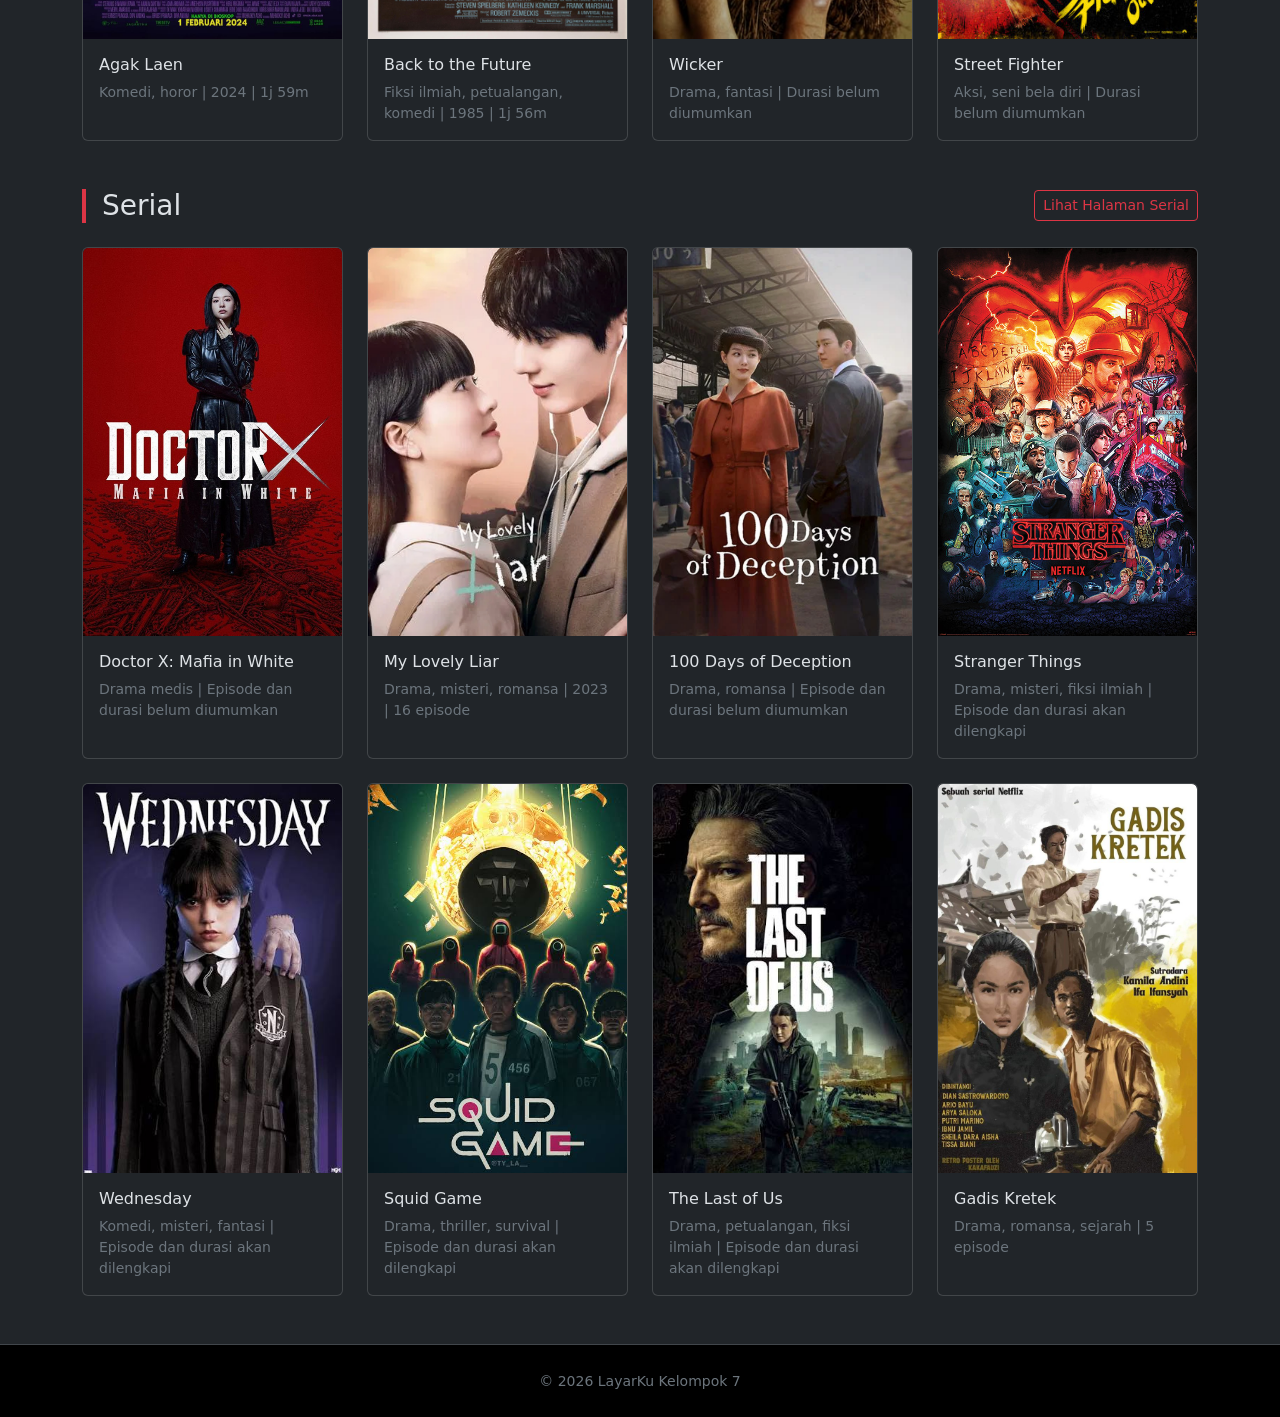
==== commit 18fc6f6c: "Kontak, Navbar, Pencarian" ====
--- a/index.html
+++ b/index.html
@@ -113,7 +113,7 @@
           placeholder="Cari film berdasarkan judul, genre, atau tahun" autocomplete="off">
       </div>
       <div class="col-sm-auto">
-        <button class="btn btn-danger w-100" type="submit">Cari Film</button>
+        <button class="btn btn-danger w-100" type="submit">Cari</button>
       </div>
     </form>
     <!-- Bagian Film (8 Judul) -->
--- a/css/style.css
+++ b/css/style.css
@@ -1,6 +1,15 @@
 /* Kustomisasi Visual LayarKu (Praktikum 6) */
 :root {
   --warna-utama: #dc3545;
+}
+
+.navbar.bg-dark {
+  margin: 0.5rem 0.75rem;
+  border: 1px solid rgba(255, 255, 255, 0.12);
+  border-radius: 1rem;
+  background-color: rgba(24, 27, 32, 0.72) !important;
+  -webkit-backdrop-filter: blur(14px);
+  backdrop-filter: blur(14px);
 }
 
 .card {
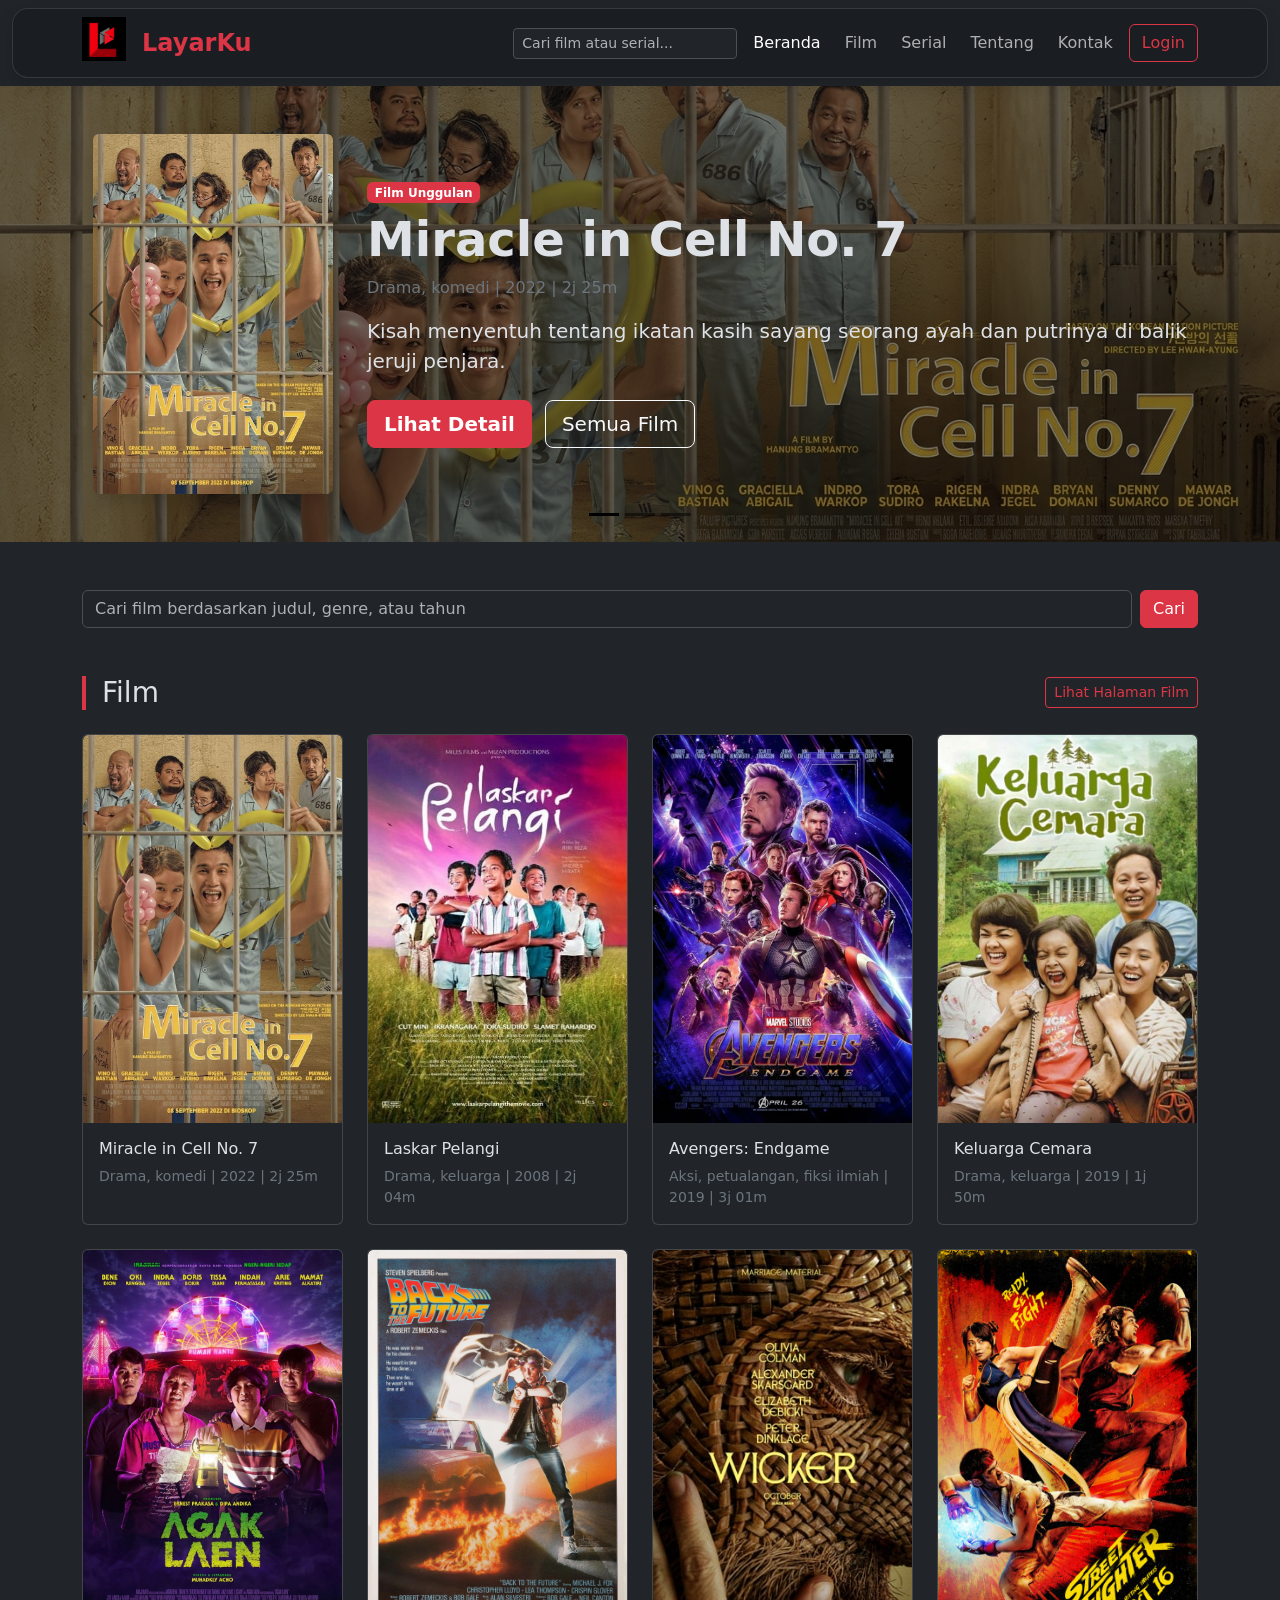
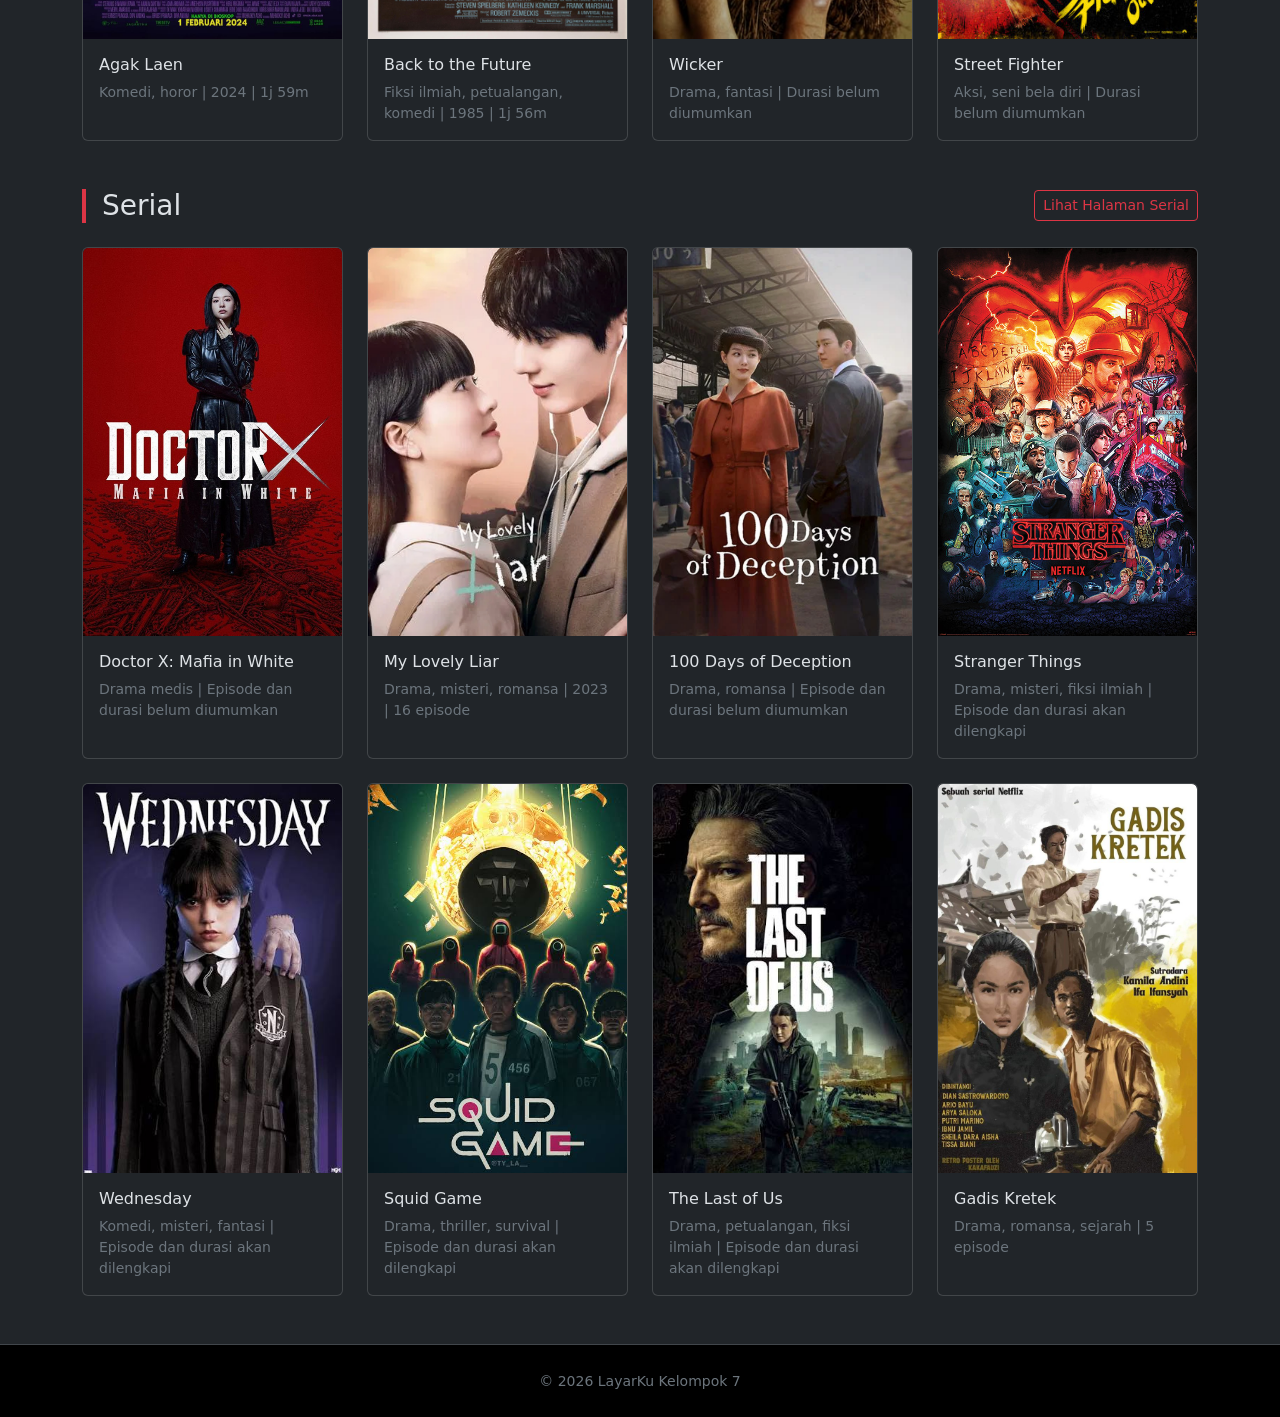
==== commit b51b6f87: "Tambah search bar" ====
--- a/index.html
+++ b/index.html
@@ -22,10 +22,15 @@
       </button>
       <div class="collapse navbar-collapse" id="menuUtama">
         <ul class="navbar-nav ms-auto align-items-lg-center gap-lg-2">
+          <li class="nav-item">
+            <form action="pencarian.html" method="get" class="navbar-search" role="search">
+              <input class="form-control form-control-sm" type="search" name="q"
+                placeholder="Cari film atau serial..." aria-label="Cari film atau serial">
+            </form>
+          </li>
           <li class="nav-item"><a class="nav-link active" aria-current="page" href="index.html">Beranda</a></li>
           <li class="nav-item"><a class="nav-link" href="film.html">Film</a></li>
           <li class="nav-item"><a class="nav-link" href="serial.html">Serial</a></li>
-          <li class="nav-item"><a class="nav-link" href="pencarian.html">Pencarian</a></li>
           <li class="nav-item"><a class="nav-link" href="tentang.html">Tentang</a></li>
           <li class="nav-item"><a class="nav-link" href="kontak.html">Kontak</a></li>
           <li class="nav-item"><a href="login.html" class="btn btn-outline-danger btn-md">Login</a></li>
--- a/css/style.css
+++ b/css/style.css
@@ -10,6 +10,16 @@
   background-color: rgba(24, 27, 32, 0.72) !important;
   -webkit-backdrop-filter: blur(14px);
   backdrop-filter: blur(14px);
+}
+
+.navbar-search {
+  width: 14rem;
+}
+
+@media (max-width: 991.98px) {
+  .navbar-search {
+    width: 100%;
+  }
 }
 
 .card {
